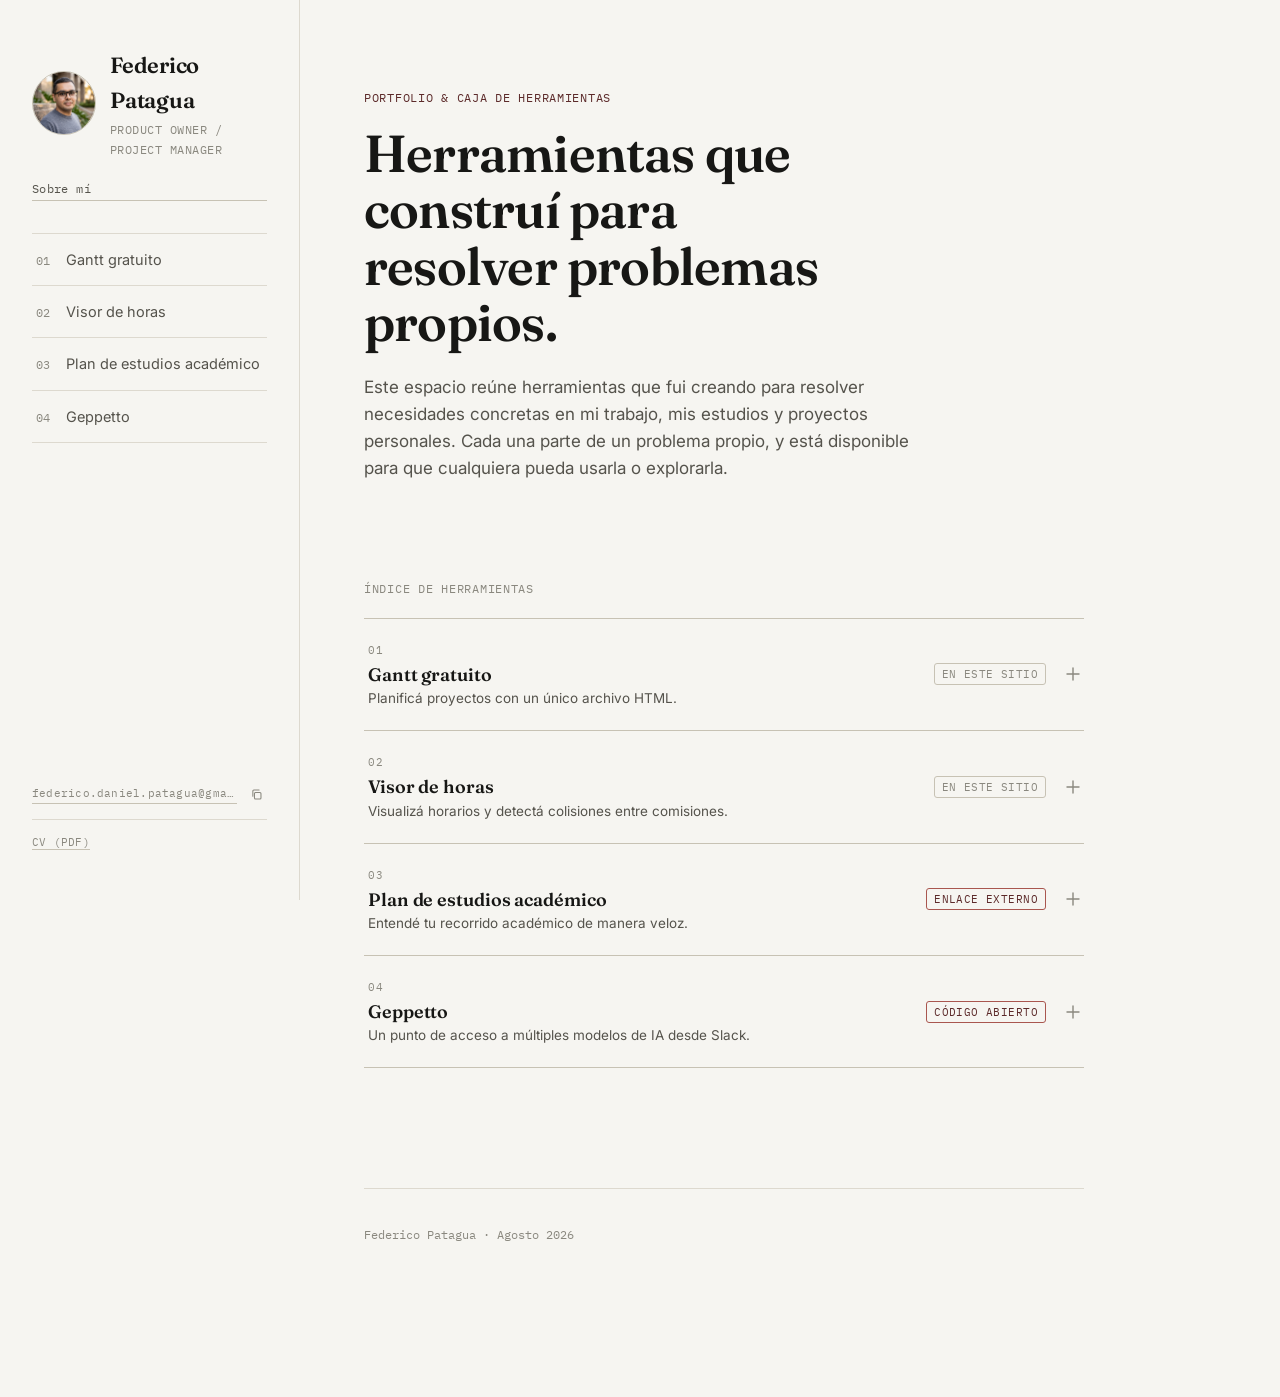
==== index.html @ 1c1485cb "first commit" ====
<!DOCTYPE html>
<html lang="es">
<head>
<meta charset="UTF-8">
<meta name="viewport" content="width=device-width, initial-scale=1.0">
<title>FEDERICO PATAGUA— Portfolio & Caja de Herramientas</title>
<meta name="description" content="[COMPLETAR: descripción breve del sitio, 1 línea]">

<link rel="preconnect" href="https://fonts.googleapis.com">
<link rel="preconnect" href="https://fonts.gstatic.com" crossorigin>
<link href="https://fonts.googleapis.com/css2?family=Fraunces:opsz,wght@9..144,500;9..144,600&family=Inter:wght@400;500;600&family=IBM+Plex+Mono:wght@400;500&display=swap" rel="stylesheet">

<link rel="stylesheet" href="assets/css/style.css">
</head>
<body>

<div class="layout">

  <!-- ============ ÍNDICE LATERAL (fijo) ============ -->
  <nav class="sidebar" aria-label="Índice">
    <div class="sidebar__top">
      <div class="identity">
        <span class="avatar">
          <img src="assets/img/profile.jpg" alt="Foto de perfil"
               onerror="this.style.display='none'; this.parentElement.classList.add('avatar--empty')">
        </span>
        <div class="identity__text">
          <p class="brand"><a href="index.html" class="brand-link">Federico Patagua</a></p>
          <p class="role">Product Owner / Project Manager</p>
        </div>
      </div>

      <a class="about-link" href="sobre-mi.html">Sobre mí</a>

      <ul class="toc">
        <li><a href="#gantt"><span class="num">01</span><span>Gantt gratuito</span></a></li>
        <li><a href="#horas"><span class="num">02</span><span>Visor de horas</span></a></li>
        <li><a href="#plan-estudios"><span class="num">03</span><span>Plan de estudios académico</span></a></li>
        <li><a href="#geppetto"><span class="num">04</span><span>Geppetto</span></a></li>
      </ul>
    </div>

    <div class="sidebar__bottom">
      <div class="mail-row">
        <a class="mail-text" href="mailto:federico.daniel.patagua@gmail.com">federico.daniel.patagua@gmail.com</a>
        <button type="button" class="copy-btn" data-copy="federico.daniel.patagua@gmail.com" aria-label="Copiar email">
          <svg class="icon-copy" viewBox="0 0 16 16" fill="none" aria-hidden="true">
            <rect x="5.5" y="5.5" width="8" height="8" rx="1.2" stroke="currentColor" stroke-width="1.3"/>
            <path d="M3.5 10.2V3.7A1.2 1.2 0 0 1 4.7 2.5h6.5" stroke="currentColor" stroke-width="1.3" stroke-linecap="round"/>
          </svg>
          <svg class="icon-check" viewBox="0 0 16 16" fill="none" aria-hidden="true">
            <path d="M3 8.5L6.2 11.5L13 4.5" stroke="currentColor" stroke-width="1.4" stroke-linecap="round" stroke-linejoin="round"/>
          </svg>
        </button>
      </div>
      
      <p><a href="assets/cv/cv.pdf" target="_blank" rel="noopener noreferrer">CV (PDF)</a></p>
    </div>
  </nav>

  <!-- ============ CONTENIDO ============ -->
  <main class="main">
    <div class="page">

      <header class="intro">
        <p class="eyebrow">Portfolio & caja de herramientas</p>
        <h1>Herramientas que construí para resolver problemas propios.</h1>
        <p>
          Este espacio reúne herramientas que fui creando para resolver necesidades concretas en mi trabajo, mis estudios y proyectos personales. Cada una parte de un problema propio, y está disponible para que cualquiera pueda usarla o explorarla.
        </p>
      </header>

      <p class="section-label">Índice de herramientas</p>

      <!-- ============ CAPÍTULOS = HERRAMIENTAS ============ -->
      <section class="chapters">

        <!-- ---- 01 · Gantt gratuito (interna) ---- -->
        <article class="chapter" id="gantt">
          <button class="chapter__row" aria-expanded="false" aria-controls="panel-gantt">
            <span class="title">
              <span class="chapter__eyebrow">01</span>
              <h2>Gantt gratuito</h2>
              <p class="tagline">Planificá proyectos con un único archivo HTML.</p>
            </span>
            <span class="tag">en este sitio</span>
            <svg class="chevron" viewBox="0 0 14 14" fill="none" aria-hidden="true">
              <path d="M7 1V13M1 7H13" stroke="currentColor" stroke-width="1.4" stroke-linecap="round"/>
            </svg>
          </button>

          <div class="chapter__panel" id="panel-gantt">
            <div class="chapter__panel-inner">
              <div class="chapter__body">

                <div class="chapter__block">
                  <h3>El problema</h3>
                  <p >Planificar un proyecto sin depender de herramientas complejas, licencias o planillas improvisadas.</p>
                </div>

                <div class="chapter__block">
                  <h3>Cómo se usa</h3>
                  <ol>
                    <li >Creá las actividades y definí su duración y dependencias.</li>
                    <li >Organizá el proyecto desde el diagrama de Gantt o la vista de Backlog.</li>
                    <li >Exportalo como imagen o Excel para compartirlo o seguir trabajándolo.</li>
                  </ol>
                </div>

                <div class="chapter__block">
                  <h3>Qué incluye</h3>
                  <ul>
                    <li >Diagrama de Gantt interactivo con cálculo automático de ruta crítica y holgura.</li>
                    <li >Vista de Backlog, guardado automático y exportación/importación desde Excel.</li>
                    <li >Lo que hagas se guarda en el LocalStorage de tu navegador.</li>
                  </ul>
                </div>

                <a class="chapter__cta" href="tools/gantt/">
                  Abrir Gantt gratuito
                  <svg width="12" height="12" viewBox="0 0 12 12" fill="none" aria-hidden="true">
                    <path d="M2.5 9.5L9.5 2.5M9.5 2.5H4M9.5 2.5V8" stroke="currentColor" stroke-width="1.3" stroke-linecap="round" stroke-linejoin="round"/>
                  </svg>
                </a>

              </div>
            </div>
          </div>
        </article>

        <!-- ---- 02 · Visor de horas (interna) ---- -->
        <article class="chapter" id="horas">
          <button class="chapter__row" aria-expanded="false" aria-controls="panel-horas">
            <span class="title">
              <span class="chapter__eyebrow">02</span>
              <h2>Visor de horas</h2>
              <p class="tagline">Visualizá horarios y detectá colisiones entre comisiones.</p>
            </span>
            <span class="tag">en este sitio</span>
            <svg class="chevron" viewBox="0 0 14 14" fill="none" aria-hidden="true">
              <path d="M7 1V13M1 7H13" stroke="currentColor" stroke-width="1.4" stroke-linecap="round"/>
            </svg>
          </button>

          <div class="chapter__panel" id="panel-horas">
            <div class="chapter__panel-inner">
              <div class="chapter__body">

                <div class="chapter__block">
                  <h3>El problema</h3>
                  <p >Entender los horarios y detectar colisiones entre comisiones a partir de una planilla de Excel.</p>
                </div>

                <div class="chapter__block">
                  <h3>Cómo se usa</h3>
                  <ol>
                    <li >Importá el archivo de comisiones o cargalas manualmente (con el formato de la UTN FRA).</li>
                    <li >Explorá los horarios con filtros por día, horario y año.</li>
                    <li >Compará materias y detectá colisiones entre comisiones.</li> 
                  </ol>
                </div>

                <div class="chapter__block">
                  <h3>Qué incluye</h3>
                  <ul>
                    <li >Tres vistas: carga de comisiones, horarios por año y mapa de materias de la carrera.</li>
                    <li >Importación automática desde el archivo de comisiones del Departamento de Ingeniería Industrial y filtros por día y horario.</li>
                    <li >Lo que hagas se guarda en el LocalStorage de tu navegador.</li>

                  </ul>
                </div>

                <a class="chapter__cta" href="tools/horas/">
                  Abrir Visor de horas
                  <svg width="12" height="12" viewBox="0 0 12 12" fill="none" aria-hidden="true">
                    <path d="M2.5 9.5L9.5 2.5M9.5 2.5H4M9.5 2.5V8" stroke="currentColor" stroke-width="1.3" stroke-linecap="round" stroke-linejoin="round"/>
                  </svg>
                </a>

              </div>
            </div>
          </div>
        </article>

        <!-- ---- 03 · Plan de estudios académico (EXTERNA — Firebase) ---- -->
        <article class="chapter" id="plan-estudios">
          <button class="chapter__row" aria-expanded="false" aria-controls="panel-plan">
            <span class="title">
              <span class="chapter__eyebrow">03</span>
              <h2>Plan de estudios académico</h2>
              <p class="tagline">Entendé tu recorrido académico de manera veloz.</p>
            </span>
            <span class="tag external">enlace externo</span>
            <svg class="chevron" viewBox="0 0 14 14" fill="none" aria-hidden="true">
              <path d="M7 1V13M1 7H13" stroke="currentColor" stroke-width="1.4" stroke-linecap="round"/>
            </svg>
          </button>

          <div class="chapter__panel" id="panel-plan">
            <div class="chapter__panel-inner">
              <div class="chapter__body">

                <div class="chapter__block">
                  <h3>El problema</h3>
                  <p class="placeholder">La información del plan de estudios estaba dispersa y entender las correlatividades, los estados académicos o el impacto de una materia llevaba tiempo y, muchas veces, dependía del boca en boca.</p>
                </div>

                <div class="chapter__block">
                  <h3>Cómo se usa</h3>
                  <ol>
                    <li class="placeholder">Marcá tu estado académico o forzá un plan de estudios anterior.</li>
                    <li class="placeholder">Explorá el mapa para entender correlatividades, bloqueos y tu progreso.</li>
                  </ol>
                </div>

                <div class="chapter__block">
                  <h3>Qué incluye</h3>
                  <ul>
                    <li class="placeholder">Mapa interactivo con progreso, cronograma, estados académicos y compatibilidad entre planes.</li>
                    <li class="placeholder">Visualización de correlatividades, materias habilitadas y bloqueos futuros.</li>
                  </ul>
                </div>

                <div class="chapter__block">
                  <h3>Vista previa</h3>
                  <video class="media-preview" autoplay muted loop playsinline>
                    <source src="assets/video/plan-estudios.mp4" type="video/mp4">
                  </video>
                </div>

                <p class="footnote" style="margin-bottom:12px;">
                  Esta herramienta vive fuera de este repositorio (desplegada en Firebase).
                  El enlace abre en una pestaña nueva.
                </p>

                <a class="chapter__cta external" href="https://mapa-ing-industrial-b9519.web.app/" target="_blank" rel="noopener noreferrer">
                  Abrir Plan de estudios académico ↗
                </a>

              </div>
            </div>
          </div>
        </article>

        <!-- ---- 04 · Geppetto (open source, trabajo profesional) ---- -->
        <article class="chapter" id="geppetto">
          <button class="chapter__row" aria-expanded="false" aria-controls="panel-geppetto">
            <span class="title">
              <span class="chapter__eyebrow">04</span>
              <h2>Geppetto</h2>
              <p class="tagline">Un punto de acceso a múltiples modelos de IA desde Slack.</p>
            </span>
            <span class="tag external">código abierto</span>
            <svg class="chevron" viewBox="0 0 14 14" fill="none" aria-hidden="true">
              <path d="M7 1V13M1 7H13" stroke="currentColor" stroke-width="1.4" stroke-linecap="round"/>
            </svg>
          </button>

          <div class="chapter__panel" id="panel-geppetto">
            <div class="chapter__panel-inner">
              <div class="chapter__body">

                <div class="chapter__block">
                  <h3>El problema</h3>
                  <p >Acercar la IA al trabajo diario a través de Slack, sin que el costo fuera un obstáculo.</p>
                </div>

                <div class="chapter__block">
                  <h3>Mi rol</h3>
                  <p >Lideré la iniciativa y coordiné el desarrollo del proyecto. Trabajé en la definición de requerimientos, las pruebas funcionales y el seguimiento del equipo hasta su implementación y mantenimiento interno.</p>
                </div>

                <div class="chapter__block">
                  <h3>Qué incluye</h3>
                  <ul>
                    <li >Integración con múltiples proveedores de LLM y arquitectura basada en APIs.</li>
                    <li >Comandos desde Slack y un sistema modular para incorporar nuevos modelos y funcionalidades.</li>
                  </ul>
                </div>

                <p class="footnote" style="margin-bottom:12px;">
                  Proyecto de código abierto. El enlace abre en una pestaña nueva.
                </p>

                <a class="chapter__cta external" href="https://github.com/Deeptechia/geppetto" target="_blank" rel="noopener noreferrer">
                  Ver Geppetto en GitHub ↗
                </a>

              </div>
            </div>
          </div>
        </article>

      </section>

      <footer class="site-footer">
        <p>Federico Patagua ·  Agosto 2026</p>
      </footer>

    </div>
  </main>

</div>

<script src="assets/js/main.js"></script>
</body>
</html>
---- assets/css/style.css ----
/* ============================================================
   PORTFOLIO — sistema de diseño
   Concepto: libro con índice. Paleta tipo papel envejecido,
   acento "tela de libro" (oxblood), tipografía editorial.
   ============================================================ */

:root {
  --paper: #f6f5f1;
  --paper-raised: #ffffff;
  --ink: #171715;
  --ink-soft: #55534c;
  --ink-faint: #8a887f;
  --rule: #ddd9cf;
  --rule-strong: #c7c2b4;
  --accent: #5c2a2a;
  --accent-soft: #efe3e0;
  --accent-line: #a9564f;

  --font-display: "Fraunces", "Iowan Old Style", "Georgia", serif;
  --font-body: "Inter", -apple-system, BlinkMacSystemFont, "Segoe UI", sans-serif;
  --font-mono: "IBM Plex Mono", "SFMono-Regular", Menlo, monospace;

  --sidebar-w: 300px;
  --content-max: 720px;
  --gutter: clamp(24px, 5vw, 72px);
}

* { box-sizing: border-box; }

html {
  scroll-behavior: smooth;
}

body {
  margin: 0;
  background: var(--paper);
  color: var(--ink);
  font-family: var(--font-body);
  font-size: 16px;
  line-height: 1.6;
  -webkit-font-smoothing: antialiased;
}

a { color: inherit; }

/* ---------- layout ---------- */

.layout {
  display: flex;
  min-height: 100vh;
}

/* ---------- sidebar / índice ---------- */

.sidebar {
  width: var(--sidebar-w);
  flex-shrink: 0;
  position: sticky;
  top: 0;
  height: 100vh;
  padding: 48px 32px;
  border-right: 1px solid var(--rule);
  display: flex;
  flex-direction: column;
  justify-content: space-between;
}

.sidebar__top .brand {
  font-family: var(--font-display);
  font-size: 22px;
  font-weight: 600;
  letter-spacing: -0.01em;
  margin: 0 0 4px;
}

.sidebar__top .role {
  font-family: var(--font-mono);
  font-size: 12px;
  letter-spacing: 0.04em;
  color: var(--ink-faint);
  text-transform: uppercase;
  margin: 0;
}

/* ---------- identidad: foto + nombre ---------- */

.identity {
  display: flex;
  align-items: center;
  gap: 14px;
  margin-bottom: 20px;
}

.avatar {
  width: 64px;
  height: 64px;
  border-radius: 50%;
  overflow: hidden;
  flex-shrink: 0;
  background: var(--rule);
  border: 1px solid var(--rule-strong);
}

.avatar img {
  width: 100%;
  height: 100%;
  object-fit: cover;
  display: block;
}

/* si no hay foto todavía, círculo neutro en vez de ícono roto */
.avatar--empty {
  background: var(--accent-soft);
  border-color: var(--accent-line);
}

.identity__text .brand { margin: 0 0 2px; }

.brand-link {
  color: inherit;
  text-decoration: none;
}

.brand-link:hover {
  color: var(--accent);
}

.about--standalone {
  margin-bottom: 56px;
}

/* ---------- link "Sobre mí": fuera del índice numerado ---------- */

.about-link {
  display: inline-block;
  font-family: var(--font-mono);
  font-size: 12px;
  letter-spacing: 0.03em;
  color: var(--ink-soft);
  text-decoration: none;
  padding-bottom: 2px;
  border-bottom: 1px solid var(--rule-strong);
  margin-bottom: 32px;
  transition: color 0.15s ease, border-color 0.15s ease;
}

.about-link:hover,
.about-link.is-active {
  color: var(--accent);
  border-color: var(--accent-line);
}

.sidebar__top {
  display: flex;
  flex-direction: column;
  min-height: 0;
}

.toc {
  list-style: none;
  margin: 0;
  padding: 0;
  border-top: 1px solid var(--rule);
  overflow-y: auto;
  max-height: 46vh; /* techo generoso: hoy no se nota, pero si el índice
                        crece, el scroll queda contenido acá adentro en
                        vez de empujar el resto del sidebar */
  scrollbar-width: thin;
  scrollbar-color: var(--rule-strong) transparent;
}

.toc::-webkit-scrollbar {
  width: 6px;
}

.toc::-webkit-scrollbar-thumb {
  background: var(--rule-strong);
  border-radius: 3px;
}

.toc::-webkit-scrollbar-track {
  background: transparent;
}

.toc li {
  border-bottom: 1px solid var(--rule);
}

.toc a {
  display: flex;
  align-items: baseline;
  gap: 12px;
  padding: 14px 4px;
  text-decoration: none;
  font-size: 14.5px;
  color: var(--ink-soft);
  transition: color 0.15s ease, padding-left 0.15s ease;
}

.toc a:hover {
  color: var(--ink);
  padding-left: 6px;
}

.toc a.is-active {
  color: var(--accent);
}

.toc .num {
  font-family: var(--font-mono);
  font-size: 12px;
  color: var(--ink-faint);
  min-width: 18px;
}

.toc a.is-active .num {
  color: var(--accent-line);
}

.sidebar__bottom {
  display: flex;
  flex-direction: column;
  font-family: var(--font-mono);
  font-size: 11px;
  color: var(--ink-faint);
  letter-spacing: 0.02em;
}

.sidebar__bottom > * {
  margin: 0;
  padding: 14px 0;
  border-top: 1px solid var(--rule);
}

.sidebar__bottom > *:first-child {
  padding-top: 0;
  border-top: none;
}

.sidebar__bottom > *:last-child {
  padding-bottom: 0;
}

.sidebar__bottom a {
  text-decoration: none;
  border-bottom: 1px solid var(--rule-strong);
}

/* ---------- email: link + botón de copiar ---------- */

.mail-row {
  display: flex;
  align-items: center;
  gap: 8px;
}

.mail-row .mail-text {
  min-width: 0;
  overflow: hidden;
  text-overflow: ellipsis;
  white-space: nowrap;
  border-bottom: 1px solid var(--rule-strong);
}

.copy-btn {
  flex-shrink: 0;
  display: inline-flex;
  align-items: center;
  justify-content: center;
  width: 22px;
  height: 22px;
  padding: 0;
  border: none;
  background: none;
  color: var(--ink-faint);
  cursor: pointer;
  border-radius: 3px;
  transition: color 0.15s ease, background 0.15s ease;
}

.copy-btn:hover {
  color: var(--accent);
  background: var(--accent-soft);
}

.copy-btn svg {
  width: 13px;
  height: 13px;
}

.copy-btn .icon-check {
  display: none;
}

.copy-btn.is-copied .icon-copy {
  display: none;
}

.copy-btn.is-copied .icon-check {
  display: block;
}

.copy-btn.is-copied {
  color: var(--accent);
}

/* ---------- transición entre páginas (nativa del navegador) ---------- */

@view-transition {
  navigation: auto;
}

/* el sidebar es fijo/persistente: se excluye de la transición para que
   no parpadee ni se re-anime junto con el contenido */
.sidebar {
  view-transition-name: sidebar;
}

::view-transition-group(sidebar) {
  animation: none;
}

::view-transition-old(sidebar),
::view-transition-new(sidebar) {
  animation: none;
  mix-blend-mode: normal;
}

::view-transition-old(root) {
  animation: page-fade-out 0.28s cubic-bezier(0.4, 0, 0.2, 1) both;
}

::view-transition-new(root) {
  animation: page-fade-in 0.32s cubic-bezier(0.4, 0, 0.2, 1) both;
}

@keyframes page-fade-out {
  from { opacity: 1; transform: translateY(0); }
  to   { opacity: 0; transform: translateY(-6px); }
}

@keyframes page-fade-in {
  from { opacity: 0; transform: translateY(6px); }
  to   { opacity: 1; transform: translateY(0); }
}

/* ---------- main / páginas ---------- */

.main {
  flex: 1;
  min-width: 0;
  padding: 88px var(--gutter) 140px;
}

.page {
  max-width: var(--content-max);
}

.intro {
  margin-bottom: 96px;
}

.intro .eyebrow {
  font-family: var(--font-mono);
  font-size: 12px;
  letter-spacing: 0.06em;
  text-transform: uppercase;
  color: var(--accent);
  margin: 0 0 18px;
}

.intro h1 {
  font-family: var(--font-display);
  font-size: clamp(34px, 4.4vw, 52px);
  line-height: 1.08;
  font-weight: 600;
  letter-spacing: -0.015em;
  margin: 0 0 24px;
  max-width: 14ch;
}

.intro p {
  font-size: 17px;
  color: var(--ink-soft);
  max-width: 52ch;
  margin: 0;
}

.section-label {
  font-family: var(--font-mono);
  font-size: 12px;
  letter-spacing: 0.06em;
  text-transform: uppercase;
  color: var(--ink-faint);
  margin: 0 0 20px;
}

/* ---------- capítulos / herramientas (acordeón) ---------- */

.chapters {
  border-top: 1px solid var(--rule-strong);
  margin-bottom: 110px;
}

.chapter {
  border-bottom: 1px solid var(--rule-strong);
  scroll-margin-top: 32px;
}

.chapter__row {
  width: 100%;
  display: flex;
  align-items: center;
  gap: 20px;
  padding: 24px 4px;
  background: none;
  border: none;
  cursor: pointer;
  text-align: left;
  font-family: inherit;
  color: var(--ink);
}

.chapter__row .title {
  flex: 1;
  min-width: 0;
}

.chapter__eyebrow {
  display: block;
  font-family: var(--font-mono);
  font-size: 11px;
  letter-spacing: 0.06em;
  color: var(--ink-faint);
  margin: 0 0 6px;
  transition: color 0.15s ease;
}

.chapter__row .title h2 {
  font-family: var(--font-display);
  font-size: 18px;
  font-weight: 600;
  margin: 0 0 4px;
  letter-spacing: -0.005em;
  line-height: 1.3;
}

.chapter__row .title .tagline {
  font-size: 13.5px;
  color: var(--ink-soft);
  margin: 0;
}

.chapter__row .tag {
  align-self: center;
  font-family: var(--font-mono);
  font-size: 10.5px;
  letter-spacing: 0.04em;
  text-transform: uppercase;
  color: var(--ink-faint);
  border: 1px solid var(--rule-strong);
  border-radius: 3px;
  padding: 3px 7px;
  flex-shrink: 0;
  white-space: nowrap;
}

.chapter__row .tag.external {
  color: var(--accent);
  border-color: var(--accent-line);
}

.chapter__row .chevron {
  align-self: center;
  flex-shrink: 0;
  width: 14px;
  height: 14px;
  transition: transform 0.2s ease;
  color: var(--ink-faint);
}

.chapter.is-open .chapter__row .chevron {
  transform: rotate(45deg);
}

.chapter.is-open .chapter__eyebrow {
  color: var(--accent);
}

.chapter__panel {
  display: grid;
  grid-template-rows: 0fr;
  transition: grid-template-rows 0.28s ease;
}

.chapter.is-open .chapter__panel {
  grid-template-rows: 1fr;
}

.chapter__panel-inner {
  overflow: hidden;
}

.chapter__body {
  padding: 4px 4px 36px 4px;
  max-width: 640px;
}

/* ficha técnica: etiqueta a la izquierda, contenido a la derecha */
.chapter__block {
  display: grid;
  grid-template-columns: 104px 1fr;
  column-gap: 24px;
  padding: 18px 0;
  border-top: 1px solid var(--rule);
}

.chapter__block:first-child {
  border-top: none;
  padding-top: 0;
}

.chapter__block:last-of-type {
  padding-bottom: 4px;
}

.chapter__block h3 {
  font-family: var(--font-mono);
  font-size: 11px;
  letter-spacing: 0.05em;
  text-transform: uppercase;
  color: var(--ink-faint);
  margin: 0;
  padding-top: 1px;
}

.chapter__block p,
.chapter__block li {
  font-size: 15px;
  line-height: 1.6;
  color: var(--ink-soft);
  margin: 0 0 8px;
}

.chapter__block p:last-child,
.chapter__block ol:last-child,
.chapter__block ul:last-child {
  margin-bottom: 0;
}

.chapter__block ol,
.chapter__block ul {
  margin: 0;
  padding-left: 18px;
}

.placeholder {
  color: var(--ink-faint);
  font-style: italic;
}

/* texto permanente y secundario (no un aviso de "falta completar") */
.footnote {
  font-size: 13px;
  color: var(--ink-faint);
  font-style: normal;
  padding-left: 128px;
}

.chapter__cta {
  margin-left: 128px;
}

/* ---------- video de preview (mudo, autoplay, loop) ---------- */

.media-preview {
  display: block;
  width: 100%;
  max-width: 480px;
  aspect-ratio: 16 / 9;
  object-fit: cover;
  border-radius: 6px;
  border: 1px solid var(--rule-strong);
  background: var(--rule);
}

.chapter__cta {
  display: inline-flex;
  align-items: center;
  gap: 8px;
  margin-top: 8px;
  padding: 11px 18px;
  background: var(--ink);
  color: var(--paper);
  text-decoration: none;
  font-size: 14px;
  font-weight: 500;
  border-radius: 4px;
  transition: background 0.15s ease;
}

.chapter__cta:hover {
  background: var(--accent);
}

.chapter__cta.external {
  background: var(--paper-raised);
  color: var(--ink);
  border: 1px solid var(--rule-strong);
}

.chapter__cta.external:hover {
  border-color: var(--accent-line);
  background: var(--accent-soft);
  color: var(--accent);
}

/* ---------- sobre mí ---------- */

.about {
  background: var(--paper-raised);
  border: 1px solid var(--rule);
  border-radius: 6px;
  padding: 44px clamp(24px, 5vw, 56px);
  margin-bottom: 80px;
}

.about h2 {
  font-family: var(--font-display);
  font-size: 26px;
  font-weight: 600;
  margin: 0 0 32px;
}

.about__grid {
  display: grid;
  gap: 32px;
}

.about__block h3 {
  font-family: var(--font-mono);
  font-size: 12px;
  letter-spacing: 0.05em;
  text-transform: uppercase;
  color: var(--accent);
  margin: 0 0 10px;
}

.about__block p {
  font-size: 16px;
  color: var(--ink-soft);
  max-width: 60ch;
  margin: 0;
}

/* ---------- footer ---------- */

.site-footer {
  margin-top: 120px;
  padding-top: 24px;
  border-top: 1px solid var(--rule);
  font-family: var(--font-mono);
  font-size: 12px;
  color: var(--ink-faint);
}

/* ---------- responsive ---------- */

@media (max-width: 860px) {
  .layout { flex-direction: column; }

  .sidebar {
    position: relative;
    width: 100%;
    height: auto;
    border-right: none;
    border-bottom: 1px solid var(--rule);
    padding: 32px var(--gutter) 24px;
  }

  .sidebar__top .role { margin-bottom: 24px; }
  .sidebar__bottom { margin-top: 24px; }

  .toc { max-height: none; overflow-y: visible; }

  .main { padding: 56px var(--gutter) 100px; }
  .intro { margin-bottom: 64px; }
  .chapter__row { flex-wrap: wrap; }

  .chapter__block {
    grid-template-columns: 1fr;
    row-gap: 6px;
  }

  .footnote,
  .chapter__cta {
    margin-left: 0;
    padding-left: 0;
  }
}

/* ---------- accesibilidad ---------- */

:focus-visible {
  outline: 2px solid var(--accent-line);
  outline-offset: 2px;
}

@media (prefers-reduced-motion: reduce) {
  * { transition: none !important; scroll-behavior: auto !important; }
  ::view-transition-group(*),
  ::view-transition-old(*),
  ::view-transition-new(*) {
    animation: none !important;
  }
}
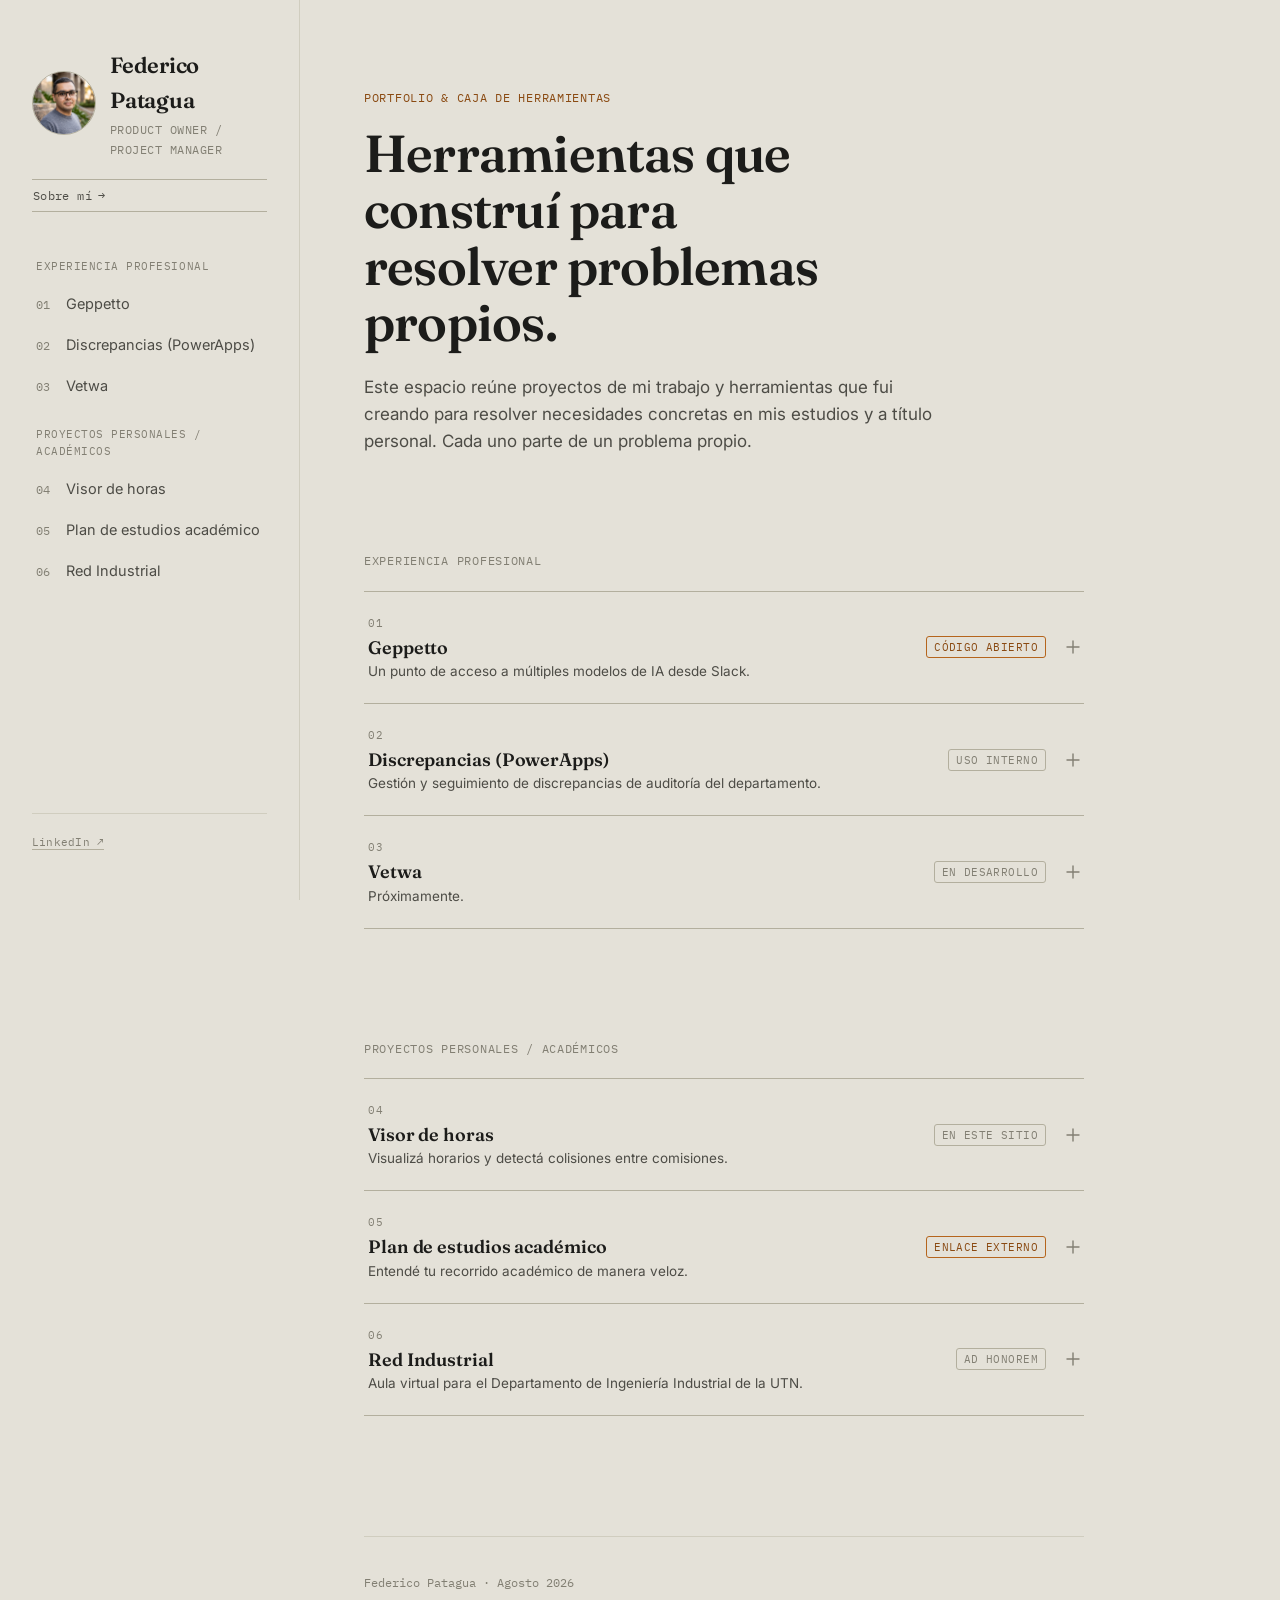
==== commit 6053aa59: "Separa experiencia profesional de proyectos personales, suma Discrepancias y Red Industrial Reorgani" ====
--- a/index.html
+++ b/index.html
@@ -33,28 +33,19 @@
       <a class="about-link" href="sobre-mi.html">Sobre mí</a>
 
       <ul class="toc">
-        <li><a href="#gantt"><span class="num">01</span><span>Gantt gratuito</span></a></li>
-        <li><a href="#horas"><span class="num">02</span><span>Visor de horas</span></a></li>
-        <li><a href="#plan-estudios"><span class="num">03</span><span>Plan de estudios académico</span></a></li>
-        <li><a href="#geppetto"><span class="num">04</span><span>Geppetto</span></a></li>
+        <li class="toc-group-label">Experiencia profesional</li>
+        <li><a href="#geppetto"><span class="num">01</span><span>Geppetto</span></a></li>
+        <li><a href="#discrepancias"><span class="num">02</span><span>Discrepancias (PowerApps)</span></a></li>
+        <li><a href="#vetwa"><span class="num">03</span><span>Vetwa</span></a></li>
+        <li class="toc-group-label">Proyectos personales / académicos</li>
+        <li><a href="#horas"><span class="num">04</span><span>Visor de horas</span></a></li>
+        <li><a href="#plan-estudios"><span class="num">05</span><span>Plan de estudios académico</span></a></li>
+        <li><a href="#red-industrial"><span class="num">06</span><span>Red Industrial</span></a></li>
       </ul>
     </div>
 
     <div class="sidebar__bottom">
-      <div class="mail-row">
-        <a class="mail-text" href="mailto:federico.daniel.patagua@gmail.com">federico.daniel.patagua@gmail.com</a>
-        <button type="button" class="copy-btn" data-copy="federico.daniel.patagua@gmail.com" aria-label="Copiar email">
-          <svg class="icon-copy" viewBox="0 0 16 16" fill="none" aria-hidden="true">
-            <rect x="5.5" y="5.5" width="8" height="8" rx="1.2" stroke="currentColor" stroke-width="1.3"/>
-            <path d="M3.5 10.2V3.7A1.2 1.2 0 0 1 4.7 2.5h6.5" stroke="currentColor" stroke-width="1.3" stroke-linecap="round"/>
-          </svg>
-          <svg class="icon-check" viewBox="0 0 16 16" fill="none" aria-hidden="true">
-            <path d="M3 8.5L6.2 11.5L13 4.5" stroke="currentColor" stroke-width="1.4" stroke-linecap="round" stroke-linejoin="round"/>
-          </svg>
-        </button>
-      </div>
-      
-      <p><a href="assets/cv/cv.pdf" target="_blank" rel="noopener noreferrer">CV (PDF)</a></p>
+      <p><a href="https://linkedin.com/in/federico-patagua" target="_blank" rel="noopener noreferrer">LinkedIn ↗</a></p>
     </div>
   </nav>
 
@@ -66,61 +57,57 @@
         <p class="eyebrow">Portfolio & caja de herramientas</p>
         <h1>Herramientas que construí para resolver problemas propios.</h1>
         <p>
-          Este espacio reúne herramientas que fui creando para resolver necesidades concretas en mi trabajo, mis estudios y proyectos personales. Cada una parte de un problema propio, y está disponible para que cualquiera pueda usarla o explorarla.
+          Este espacio reúne proyectos de mi trabajo y herramientas que fui creando para resolver necesidades concretas en mis estudios y a título personal. Cada uno parte de un problema propio.
         </p>
       </header>
 
-      <p class="section-label">Índice de herramientas</p>
-
-      <!-- ============ CAPÍTULOS = HERRAMIENTAS ============ -->
+      <!-- ============ SECCIÓN 1 · EXPERIENCIA PROFESIONAL ============ -->
+      <p class="section-label">Experiencia profesional</p>
+
       <section class="chapters">
 
-        <!-- ---- 01 · Gantt gratuito (interna) ---- -->
-        <article class="chapter" id="gantt">
-          <button class="chapter__row" aria-expanded="false" aria-controls="panel-gantt">
+        <!-- ---- 01 · Geppetto (open source, trabajo profesional) ---- -->
+        <article class="chapter" id="geppetto">
+          <button class="chapter__row" aria-expanded="false" aria-controls="panel-geppetto">
             <span class="title">
               <span class="chapter__eyebrow">01</span>
-              <h2>Gantt gratuito</h2>
-              <p class="tagline">Planificá proyectos con un único archivo HTML.</p>
-            </span>
-            <span class="tag">en este sitio</span>
-            <svg class="chevron" viewBox="0 0 14 14" fill="none" aria-hidden="true">
-              <path d="M7 1V13M1 7H13" stroke="currentColor" stroke-width="1.4" stroke-linecap="round"/>
-            </svg>
-          </button>
-
-          <div class="chapter__panel" id="panel-gantt">
-            <div class="chapter__panel-inner">
-              <div class="chapter__body">
-
-                <div class="chapter__block">
-                  <h3>El problema</h3>
-                  <p >Planificar un proyecto sin depender de herramientas complejas, licencias o planillas improvisadas.</p>
-                </div>
-
-                <div class="chapter__block">
-                  <h3>Cómo se usa</h3>
-                  <ol>
-                    <li >Creá las actividades y definí su duración y dependencias.</li>
-                    <li >Organizá el proyecto desde el diagrama de Gantt o la vista de Backlog.</li>
-                    <li >Exportalo como imagen o Excel para compartirlo o seguir trabajándolo.</li>
-                  </ol>
-                </div>
-
-                <div class="chapter__block">
-                  <h3>Qué incluye</h3>
-                  <ul>
-                    <li >Diagrama de Gantt interactivo con cálculo automático de ruta crítica y holgura.</li>
-                    <li >Vista de Backlog, guardado automático y exportación/importación desde Excel.</li>
-                    <li >Lo que hagas se guarda en el LocalStorage de tu navegador.</li>
-                  </ul>
-                </div>
-
-                <a class="chapter__cta" href="tools/gantt/">
-                  Abrir Gantt gratuito
-                  <svg width="12" height="12" viewBox="0 0 12 12" fill="none" aria-hidden="true">
-                    <path d="M2.5 9.5L9.5 2.5M9.5 2.5H4M9.5 2.5V8" stroke="currentColor" stroke-width="1.3" stroke-linecap="round" stroke-linejoin="round"/>
-                  </svg>
+              <h2>Geppetto</h2>
+              <p class="tagline">Un punto de acceso a múltiples modelos de IA desde Slack.</p>
+            </span>
+            <span class="tag external">código abierto</span>
+            <svg class="chevron" viewBox="0 0 14 14" fill="none" aria-hidden="true">
+              <path d="M7 1V13M1 7H13" stroke="currentColor" stroke-width="1.4" stroke-linecap="round"/>
+            </svg>
+          </button>
+
+          <div class="chapter__panel" id="panel-geppetto">
+            <div class="chapter__panel-inner">
+              <div class="chapter__body">
+
+                <div class="chapter__block">
+                  <h3>El problema</h3>
+                  <p >Acercar la IA al trabajo diario a través de Slack, sin que el costo fuera un obstáculo.</p>
+                </div>
+
+                <div class="chapter__block">
+                  <h3>Mi rol</h3>
+                  <p >Lideré la iniciativa y coordiné el desarrollo del proyecto. Trabajé en la definición de requerimientos, las pruebas funcionales y el seguimiento del equipo hasta su implementación y mantenimiento interno.</p>
+                </div>
+
+                <div class="chapter__block">
+                  <h3>Qué incluye</h3>
+                  <ul>
+                    <li >Integración con múltiples proveedores de LLM y arquitectura basada en APIs.</li>
+                    <li >Comandos desde Slack y un sistema modular para incorporar nuevos modelos y funcionalidades.</li>
+                  </ul>
+                </div>
+
+                <p class="footnote" style="margin-bottom:12px;">
+                  Proyecto de código abierto. El enlace abre en una pestaña nueva.
+                </p>
+
+                <a class="chapter__cta external" href="https://github.com/Deeptechia/geppetto" target="_blank" rel="noopener noreferrer">
+                  Ver Geppetto en GitHub ↗
                 </a>
 
               </div>
@@ -128,11 +115,99 @@
           </div>
         </article>
 
-        <!-- ---- 02 · Visor de horas (interna) ---- -->
+        <!-- ---- 02 · Discrepancias / PowerApps (trabajo profesional, uso interno) ---- -->
+        <article class="chapter" id="discrepancias">
+          <button class="chapter__row" aria-expanded="false" aria-controls="panel-discrepancias">
+            <span class="title">
+              <span class="chapter__eyebrow">02</span>
+              <h2>Discrepancias (PowerApps)</h2>
+              <p class="tagline">Gestión y seguimiento de discrepancias de auditoría del departamento.</p>
+            </span>
+            <span class="tag">uso interno</span>
+            <svg class="chevron" viewBox="0 0 14 14" fill="none" aria-hidden="true">
+              <path d="M7 1V13M1 7H13" stroke="currentColor" stroke-width="1.4" stroke-linecap="round"/>
+            </svg>
+          </button>
+
+          <div class="chapter__panel" id="panel-discrepancias">
+            <div class="chapter__panel-inner">
+              <div class="chapter__body">
+
+                <div class="chapter__block">
+                  <h3>El problema</h3>
+                  <p>Las discrepancias detectadas en auditorías se registraban y seguían de forma manual, dispersas entre archivos sueltos y sin trazabilidad clara de su estado.</p>
+                </div>
+
+                <div class="chapter__block">
+                  <h3>Mi rol</h3>
+                  <p>Diseñé y desarrollé la aplicación en PowerApps para centralizar la carga, el seguimiento y el cierre de discrepancias del departamento.</p>
+                </div>
+
+                <div class="chapter__block">
+                  <h3>Qué incluye</h3>
+                  <ul>
+                    <li>Formulario de carga y clasificación de discrepancias.</li>
+                    <li>Seguimiento de estados y responsables hasta el cierre.</li>
+                    <li>Panel de consulta para el equipo del departamento.</li>
+                  </ul>
+                </div>
+
+                <div class="chapter__block">
+                  <h3>Vista previa</h3>
+                  <video class="media-preview" autoplay muted loop playsinline>
+                    <source src="assets/video/discrepancias.mp4" type="video/mp4">
+                  </video>
+                </div>
+
+                <p class="footnote">
+                  Herramienta de uso interno del departamento; no tiene acceso público.
+                </p>
+
+              </div>
+            </div>
+          </div>
+        </article>
+
+        <!-- ---- 03 · Vetwa (trabajo profesional, en desarrollo) ---- -->
+        <article class="chapter" id="vetwa">
+          <button class="chapter__row" aria-expanded="false" aria-controls="panel-vetwa">
+            <span class="title">
+              <span class="chapter__eyebrow">03</span>
+              <h2>Vetwa</h2>
+              <p class="tagline">Próximamente.</p>
+            </span>
+            <span class="tag">en desarrollo</span>
+            <svg class="chevron" viewBox="0 0 14 14" fill="none" aria-hidden="true">
+              <path d="M7 1V13M1 7H13" stroke="currentColor" stroke-width="1.4" stroke-linecap="round"/>
+            </svg>
+          </button>
+
+          <div class="chapter__panel" id="panel-vetwa">
+            <div class="chapter__panel-inner">
+              <div class="chapter__body">
+
+                <div class="chapter__block">
+                  <h3>Qué es</h3>
+                  <p class="placeholder">Estoy participando en el desarrollo de Vetwa junto a dos amigos. Más información, próximamente.</p>
+                </div>
+
+              </div>
+            </div>
+          </div>
+        </article>
+
+      </section>
+
+      <!-- ============ SECCIÓN 2 · PROYECTOS PERSONALES / ACADÉMICOS ============ -->
+      <p class="section-label">Proyectos personales / académicos</p>
+
+      <section class="chapters">
+
+        <!-- ---- 04 · Visor de horas (interna) ---- -->
         <article class="chapter" id="horas">
           <button class="chapter__row" aria-expanded="false" aria-controls="panel-horas">
             <span class="title">
-              <span class="chapter__eyebrow">02</span>
+              <span class="chapter__eyebrow">04</span>
               <h2>Visor de horas</h2>
               <p class="tagline">Visualizá horarios y detectá colisiones entre comisiones.</p>
             </span>
@@ -182,11 +257,11 @@
           </div>
         </article>
 
-        <!-- ---- 03 · Plan de estudios académico (EXTERNA — Firebase) ---- -->
+        <!-- ---- 05 · Plan de estudios académico (EXTERNA — Firebase) ---- -->
         <article class="chapter" id="plan-estudios">
           <button class="chapter__row" aria-expanded="false" aria-controls="panel-plan">
             <span class="title">
-              <span class="chapter__eyebrow">03</span>
+              <span class="chapter__eyebrow">05</span>
               <h2>Plan de estudios académico</h2>
               <p class="tagline">Entendé tu recorrido académico de manera veloz.</p>
             </span>
@@ -242,49 +317,52 @@
           </div>
         </article>
 
-        <!-- ---- 04 · Geppetto (open source, trabajo profesional) ---- -->
-        <article class="chapter" id="geppetto">
-          <button class="chapter__row" aria-expanded="false" aria-controls="panel-geppetto">
-            <span class="title">
-              <span class="chapter__eyebrow">04</span>
-              <h2>Geppetto</h2>
-              <p class="tagline">Un punto de acceso a múltiples modelos de IA desde Slack.</p>
-            </span>
-            <span class="tag external">código abierto</span>
-            <svg class="chevron" viewBox="0 0 14 14" fill="none" aria-hidden="true">
-              <path d="M7 1V13M1 7H13" stroke="currentColor" stroke-width="1.4" stroke-linecap="round"/>
-            </svg>
-          </button>
-
-          <div class="chapter__panel" id="panel-geppetto">
-            <div class="chapter__panel-inner">
-              <div class="chapter__body">
-
-                <div class="chapter__block">
-                  <h3>El problema</h3>
-                  <p >Acercar la IA al trabajo diario a través de Slack, sin que el costo fuera un obstáculo.</p>
+        <!-- ---- 06 · Red Industrial (ad honorem, Departamento de Ing. Industrial UTN) ---- -->
+        <article class="chapter" id="red-industrial">
+          <button class="chapter__row" aria-expanded="false" aria-controls="panel-red-industrial">
+            <span class="title">
+              <span class="chapter__eyebrow">06</span>
+              <h2>Red Industrial</h2>
+              <p class="tagline">Aula virtual para el Departamento de Ingeniería Industrial de la UTN.</p>
+            </span>
+            <span class="tag">ad honorem</span>
+            <svg class="chevron" viewBox="0 0 14 14" fill="none" aria-hidden="true">
+              <path d="M7 1V13M1 7H13" stroke="currentColor" stroke-width="1.4" stroke-linecap="round"/>
+            </svg>
+          </button>
+
+          <div class="chapter__panel" id="panel-red-industrial">
+            <div class="chapter__panel-inner">
+              <div class="chapter__body">
+
+                <div class="chapter__block">
+                  <h3>El problema</h3>
+                  <p>La información de la carrera estaba dispersa entre distintos canales, y había poco conocimiento integral de su funcionamiento tanto para alumnos como para la gestión del departamento.</p>
                 </div>
 
                 <div class="chapter__block">
                   <h3>Mi rol</h3>
-                  <p >Lideré la iniciativa y coordiné el desarrollo del proyecto. Trabajé en la definición de requerimientos, las pruebas funcionales y el seguimiento del equipo hasta su implementación y mantenimiento interno.</p>
-                </div>
-
-                <div class="chapter__block">
-                  <h3>Qué incluye</h3>
-                  <ul>
-                    <li >Integración con múltiples proveedores de LLM y arquitectura basada en APIs.</li>
-                    <li >Comandos desde Slack y un sistema modular para incorporar nuevos modelos y funcionalidades.</li>
-                  </ul>
-                </div>
-
-                <p class="footnote" style="margin-bottom:12px;">
-                  Proyecto de código abierto. El enlace abre en una pestaña nueva.
+                  <p>Trabajé junto a los directivos de la carrera en el diseño de Red Industrial, y desarrollé e implementé el aula virtual, con el objetivo de darle transparencia y visibilidad a la gestión interna del departamento.</p>
+                </div>
+
+                <div class="chapter__block">
+                  <h3>Qué incluye</h3>
+                  <ul>
+                    <li>Visibilidad de la gestión interna del departamento.</li>
+                    <li>Enlaces directos a las consultas cotidianas de los alumnos.</li>
+                  </ul>
+                </div>
+
+                <div class="chapter__block">
+                  <h3>Vista previa</h3>
+                  <video class="media-preview" autoplay muted loop playsinline>
+                    <source src="assets/video/red-industrial.mp4" type="video/mp4">
+                  </video>
+                </div>
+
+                <p class="footnote">
+                  Proyecto ad honorem para el Departamento de Ingeniería Industrial de la UTN; no tiene acceso público.
                 </p>
-
-                <a class="chapter__cta external" href="https://github.com/Deeptechia/geppetto" target="_blank" rel="noopener noreferrer">
-                  Ver Geppetto en GitHub ↗
-                </a>
 
               </div>
             </div>
--- a/assets/css/style.css
+++ b/assets/css/style.css
@@ -1,20 +1,20 @@
 /* ============================================================
    PORTFOLIO — sistema de diseño
    Concepto: libro con índice. Paleta tipo papel envejecido,
-   acento "tela de libro" (oxblood), tipografía editorial.
+   acento grafito y cobre, tipografía editorial.
    ============================================================ */
 
 :root {
-  --paper: #f6f5f1;
-  --paper-raised: #ffffff;
-  --ink: #171715;
-  --ink-soft: #55534c;
-  --ink-faint: #8a887f;
-  --rule: #ddd9cf;
-  --rule-strong: #c7c2b4;
-  --accent: #5c2a2a;
-  --accent-soft: #efe3e0;
-  --accent-line: #a9564f;
+  --paper: #e4e1d8;
+  --paper-raised: #f1efe7;
+  --ink: #1c1c1a;
+  --ink-soft: #4d4c46;
+  --ink-faint: #827f73;
+  --rule: #d0cdbf;
+  --rule-strong: #b3af9e;
+  --accent: #8a4a12;
+  --accent-soft: #d9d2c0;
+  --accent-line: #b5651d;
 
   --font-display: "Fraunces", "Iowan Old Style", "Georgia", serif;
   --font-body: "Inter", -apple-system, BlinkMacSystemFont, "Segoe UI", sans-serif;
@@ -132,74 +132,96 @@
 /* ---------- link "Sobre mí": fuera del índice numerado ---------- */
 
 .about-link {
-  display: inline-block;
+  display: inline-flex;
+  align-items: center;
+  gap: 6px;
   font-family: var(--font-mono);
   font-size: 12px;
   letter-spacing: 0.03em;
   color: var(--ink-soft);
   text-decoration: none;
-  padding-bottom: 2px;
-  border-bottom: 1px solid var(--rule-strong);
-  margin-bottom: 32px;
-  transition: color 0.15s ease, border-color 0.15s ease;
+  padding: 6px 10px;
+  margin: 0 -10px 32px;
+  border: 1px solid var(--rule-strong);
+  border-radius: 4px;
+  transition: color 0.15s ease, border-color 0.15s ease, background 0.15s ease, transform 0.15s ease;
+}
+
+.about-link::after {
+  content: "→";
+  transition: transform 0.15s ease;
 }
 
 .about-link:hover,
 .about-link.is-active {
   color: var(--accent);
   border-color: var(--accent-line);
+  background: var(--accent-soft);
+}
+
+.about-link:hover::after {
+  transform: translateX(2px);
 }
 
 .sidebar__top {
   display: flex;
   flex-direction: column;
   min-height: 0;
+  overflow-y: auto;
+  scrollbar-width: thin;
+  scrollbar-color: var(--rule-strong) transparent;
+}
+
+.sidebar__top::-webkit-scrollbar {
+  width: 6px;
+}
+
+.sidebar__top::-webkit-scrollbar-thumb {
+  background: var(--rule-strong);
+  border-radius: 3px;
+}
+
+.sidebar__top::-webkit-scrollbar-track {
+  background: transparent;
 }
 
 .toc {
   list-style: none;
   margin: 0;
-  padding: 0;
-  border-top: 1px solid var(--rule);
-  overflow-y: auto;
-  max-height: 46vh; /* techo generoso: hoy no se nota, pero si el índice
-                        crece, el scroll queda contenido acá adentro en
-                        vez de empujar el resto del sidebar */
-  scrollbar-width: thin;
-  scrollbar-color: var(--rule-strong) transparent;
-}
-
-.toc::-webkit-scrollbar {
-  width: 6px;
-}
-
-.toc::-webkit-scrollbar-thumb {
-  background: var(--rule-strong);
-  border-radius: 3px;
-}
-
-.toc::-webkit-scrollbar-track {
-  background: transparent;
-}
-
-.toc li {
-  border-bottom: 1px solid var(--rule);
+  padding: 8px 0 0;
+}
+
+.toc-group-label {
+  font-family: var(--font-mono);
+  font-size: 10.5px;
+  letter-spacing: 0.05em;
+  text-transform: uppercase;
+  color: var(--ink-faint);
+  padding: 20px 4px 8px;
+}
+
+.toc-group-label:first-child {
+  padding-top: 6px;
 }
 
 .toc a {
   display: flex;
   align-items: baseline;
   gap: 12px;
-  padding: 14px 4px;
+  padding: 9px 4px;
   text-decoration: none;
   font-size: 14.5px;
   color: var(--ink-soft);
-  transition: color 0.15s ease, padding-left 0.15s ease;
+  border-radius: 3px;
+  transition: color 0.15s ease, background 0.15s ease;
 }
 
 .toc a:hover {
   color: var(--ink);
-  padding-left: 6px;
+  background: var(--accent-soft);
+  margin: 0 -4px;
+  padding-left: 8px;
+  padding-right: 4px;
 }
 
 .toc a.is-active {
@@ -220,88 +242,23 @@
 .sidebar__bottom {
   display: flex;
   flex-direction: column;
+  flex-shrink: 0;
   font-family: var(--font-mono);
   font-size: 11px;
   color: var(--ink-faint);
   letter-spacing: 0.02em;
+  margin-top: 24px;
+  padding-top: 20px;
+  border-top: 1px solid var(--rule);
 }
 
 .sidebar__bottom > * {
   margin: 0;
-  padding: 14px 0;
-  border-top: 1px solid var(--rule);
-}
-
-.sidebar__bottom > *:first-child {
-  padding-top: 0;
-  border-top: none;
-}
-
-.sidebar__bottom > *:last-child {
-  padding-bottom: 0;
 }
 
 .sidebar__bottom a {
   text-decoration: none;
   border-bottom: 1px solid var(--rule-strong);
-}
-
-/* ---------- email: link + botón de copiar ---------- */
-
-.mail-row {
-  display: flex;
-  align-items: center;
-  gap: 8px;
-}
-
-.mail-row .mail-text {
-  min-width: 0;
-  overflow: hidden;
-  text-overflow: ellipsis;
-  white-space: nowrap;
-  border-bottom: 1px solid var(--rule-strong);
-}
-
-.copy-btn {
-  flex-shrink: 0;
-  display: inline-flex;
-  align-items: center;
-  justify-content: center;
-  width: 22px;
-  height: 22px;
-  padding: 0;
-  border: none;
-  background: none;
-  color: var(--ink-faint);
-  cursor: pointer;
-  border-radius: 3px;
-  transition: color 0.15s ease, background 0.15s ease;
-}
-
-.copy-btn:hover {
-  color: var(--accent);
-  background: var(--accent-soft);
-}
-
-.copy-btn svg {
-  width: 13px;
-  height: 13px;
-}
-
-.copy-btn .icon-check {
-  display: none;
-}
-
-.copy-btn.is-copied .icon-copy {
-  display: none;
-}
-
-.copy-btn.is-copied .icon-check {
-  display: block;
-}
-
-.copy-btn.is-copied {
-  color: var(--accent);
 }
 
 /* ---------- transición entre páginas (nativa del navegador) ---------- */
@@ -679,9 +636,6 @@
   }
 
   .sidebar__top .role { margin-bottom: 24px; }
-  .sidebar__bottom { margin-top: 24px; }
-
-  .toc { max-height: none; overflow-y: visible; }
 
   .main { padding: 56px var(--gutter) 100px; }
   .intro { margin-bottom: 64px; }
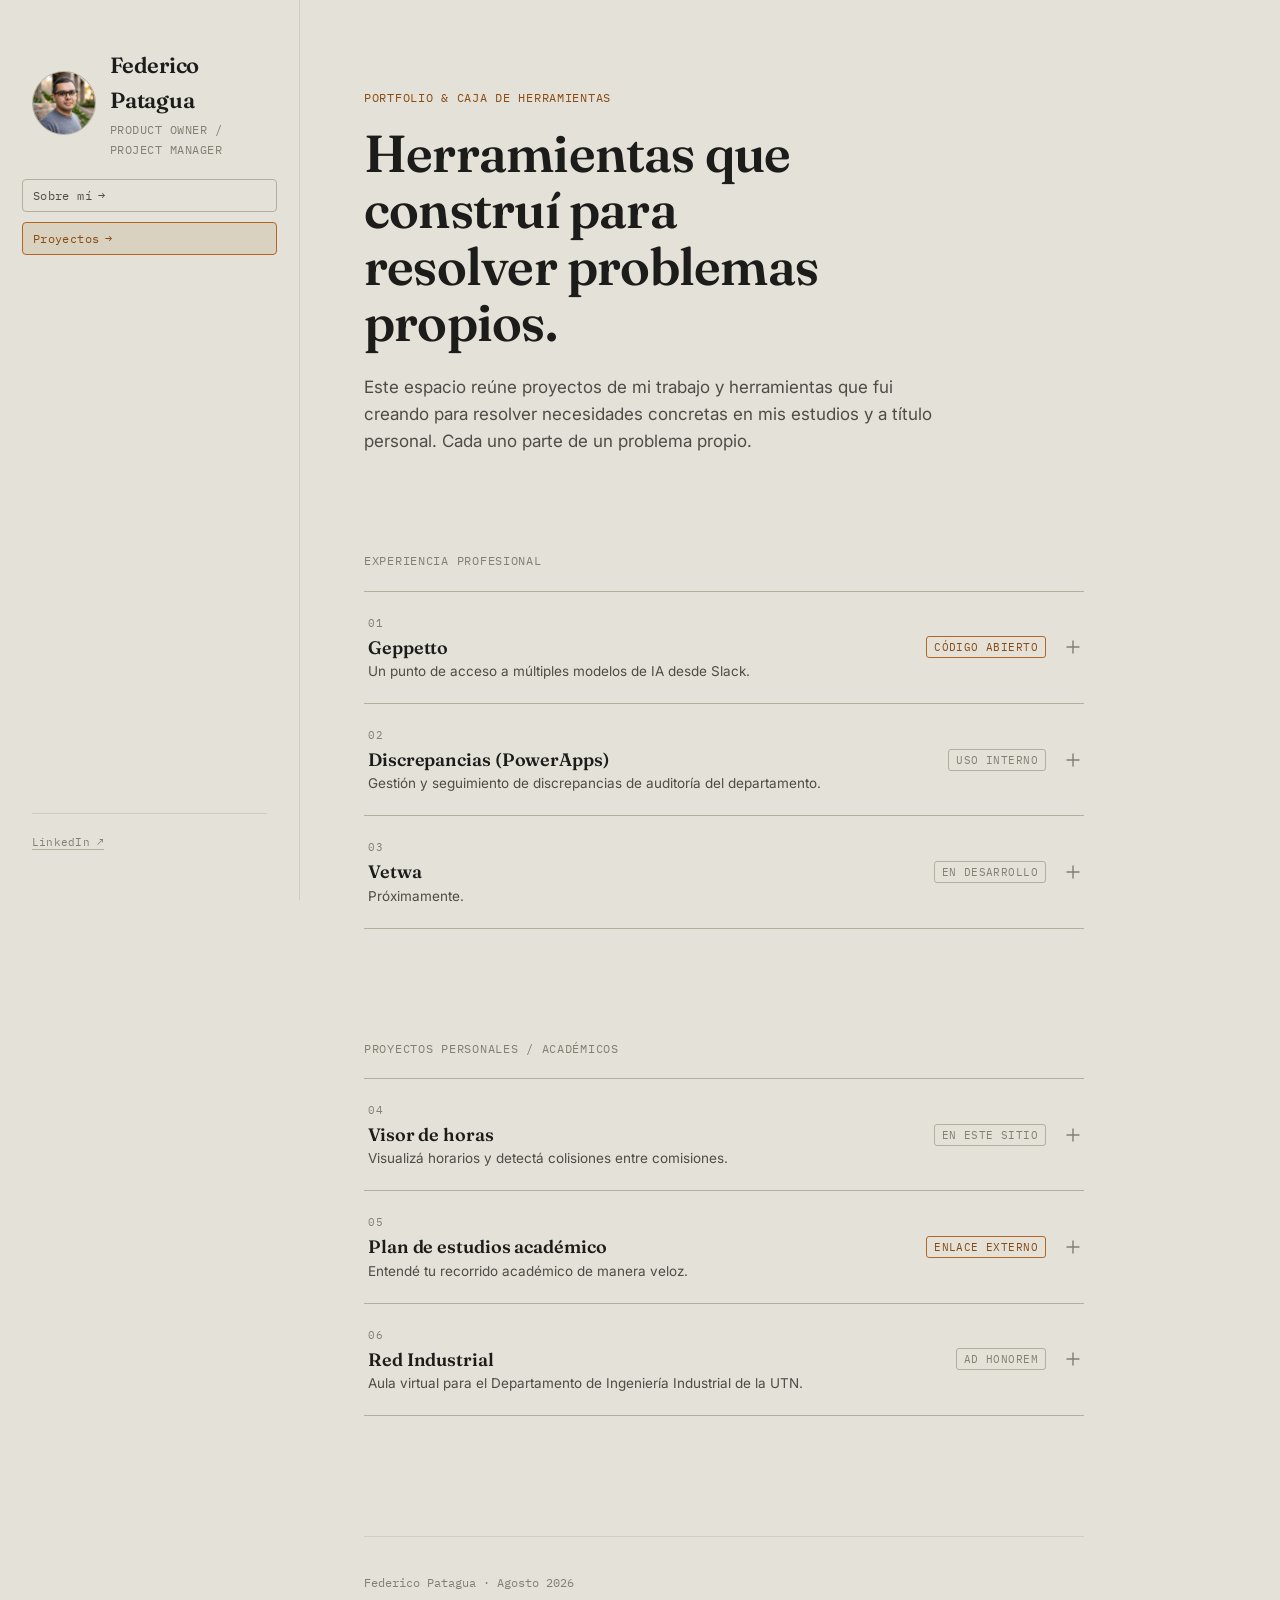
==== commit 9df3a14d: "Simplifica la navegación del sidebar a dos botones, Sobre mí primero Reemplaza el índice detallado d" ====
--- a/index.html
+++ b/index.html
@@ -30,18 +30,10 @@
         </div>
       </div>
 
-      <a class="about-link" href="sobre-mi.html">Sobre mí</a>
-
-      <ul class="toc">
-        <li class="toc-group-label">Experiencia profesional</li>
-        <li><a href="#geppetto"><span class="num">01</span><span>Geppetto</span></a></li>
-        <li><a href="#discrepancias"><span class="num">02</span><span>Discrepancias (PowerApps)</span></a></li>
-        <li><a href="#vetwa"><span class="num">03</span><span>Vetwa</span></a></li>
-        <li class="toc-group-label">Proyectos personales / académicos</li>
-        <li><a href="#horas"><span class="num">04</span><span>Visor de horas</span></a></li>
-        <li><a href="#plan-estudios"><span class="num">05</span><span>Plan de estudios académico</span></a></li>
-        <li><a href="#red-industrial"><span class="num">06</span><span>Red Industrial</span></a></li>
-      </ul>
+      <div class="nav-links">
+        <a class="about-link" href="sobre-mi.html">Sobre mí</a>
+        <a class="about-link is-active" href="index.html">Proyectos</a>
+      </div>
     </div>
 
     <div class="sidebar__bottom">
--- a/assets/css/style.css
+++ b/assets/css/style.css
@@ -131,6 +131,12 @@
 
 /* ---------- link "Sobre mí": fuera del índice numerado ---------- */
 
+.nav-links {
+  display: flex;
+  flex-direction: column;
+  gap: 10px;
+}
+
 .about-link {
   display: inline-flex;
   align-items: center;
@@ -141,7 +147,7 @@
   color: var(--ink-soft);
   text-decoration: none;
   padding: 6px 10px;
-  margin: 0 -10px 32px;
+  margin: 0 -10px;
   border: 1px solid var(--rule-strong);
   border-radius: 4px;
   transition: color 0.15s ease, border-color 0.15s ease, background 0.15s ease, transform 0.15s ease;
@@ -167,76 +173,6 @@
   display: flex;
   flex-direction: column;
   min-height: 0;
-  overflow-y: auto;
-  scrollbar-width: thin;
-  scrollbar-color: var(--rule-strong) transparent;
-}
-
-.sidebar__top::-webkit-scrollbar {
-  width: 6px;
-}
-
-.sidebar__top::-webkit-scrollbar-thumb {
-  background: var(--rule-strong);
-  border-radius: 3px;
-}
-
-.sidebar__top::-webkit-scrollbar-track {
-  background: transparent;
-}
-
-.toc {
-  list-style: none;
-  margin: 0;
-  padding: 8px 0 0;
-}
-
-.toc-group-label {
-  font-family: var(--font-mono);
-  font-size: 10.5px;
-  letter-spacing: 0.05em;
-  text-transform: uppercase;
-  color: var(--ink-faint);
-  padding: 20px 4px 8px;
-}
-
-.toc-group-label:first-child {
-  padding-top: 6px;
-}
-
-.toc a {
-  display: flex;
-  align-items: baseline;
-  gap: 12px;
-  padding: 9px 4px;
-  text-decoration: none;
-  font-size: 14.5px;
-  color: var(--ink-soft);
-  border-radius: 3px;
-  transition: color 0.15s ease, background 0.15s ease;
-}
-
-.toc a:hover {
-  color: var(--ink);
-  background: var(--accent-soft);
-  margin: 0 -4px;
-  padding-left: 8px;
-  padding-right: 4px;
-}
-
-.toc a.is-active {
-  color: var(--accent);
-}
-
-.toc .num {
-  font-family: var(--font-mono);
-  font-size: 12px;
-  color: var(--ink-faint);
-  min-width: 18px;
-}
-
-.toc a.is-active .num {
-  color: var(--accent-line);
 }
 
 .sidebar__bottom {
